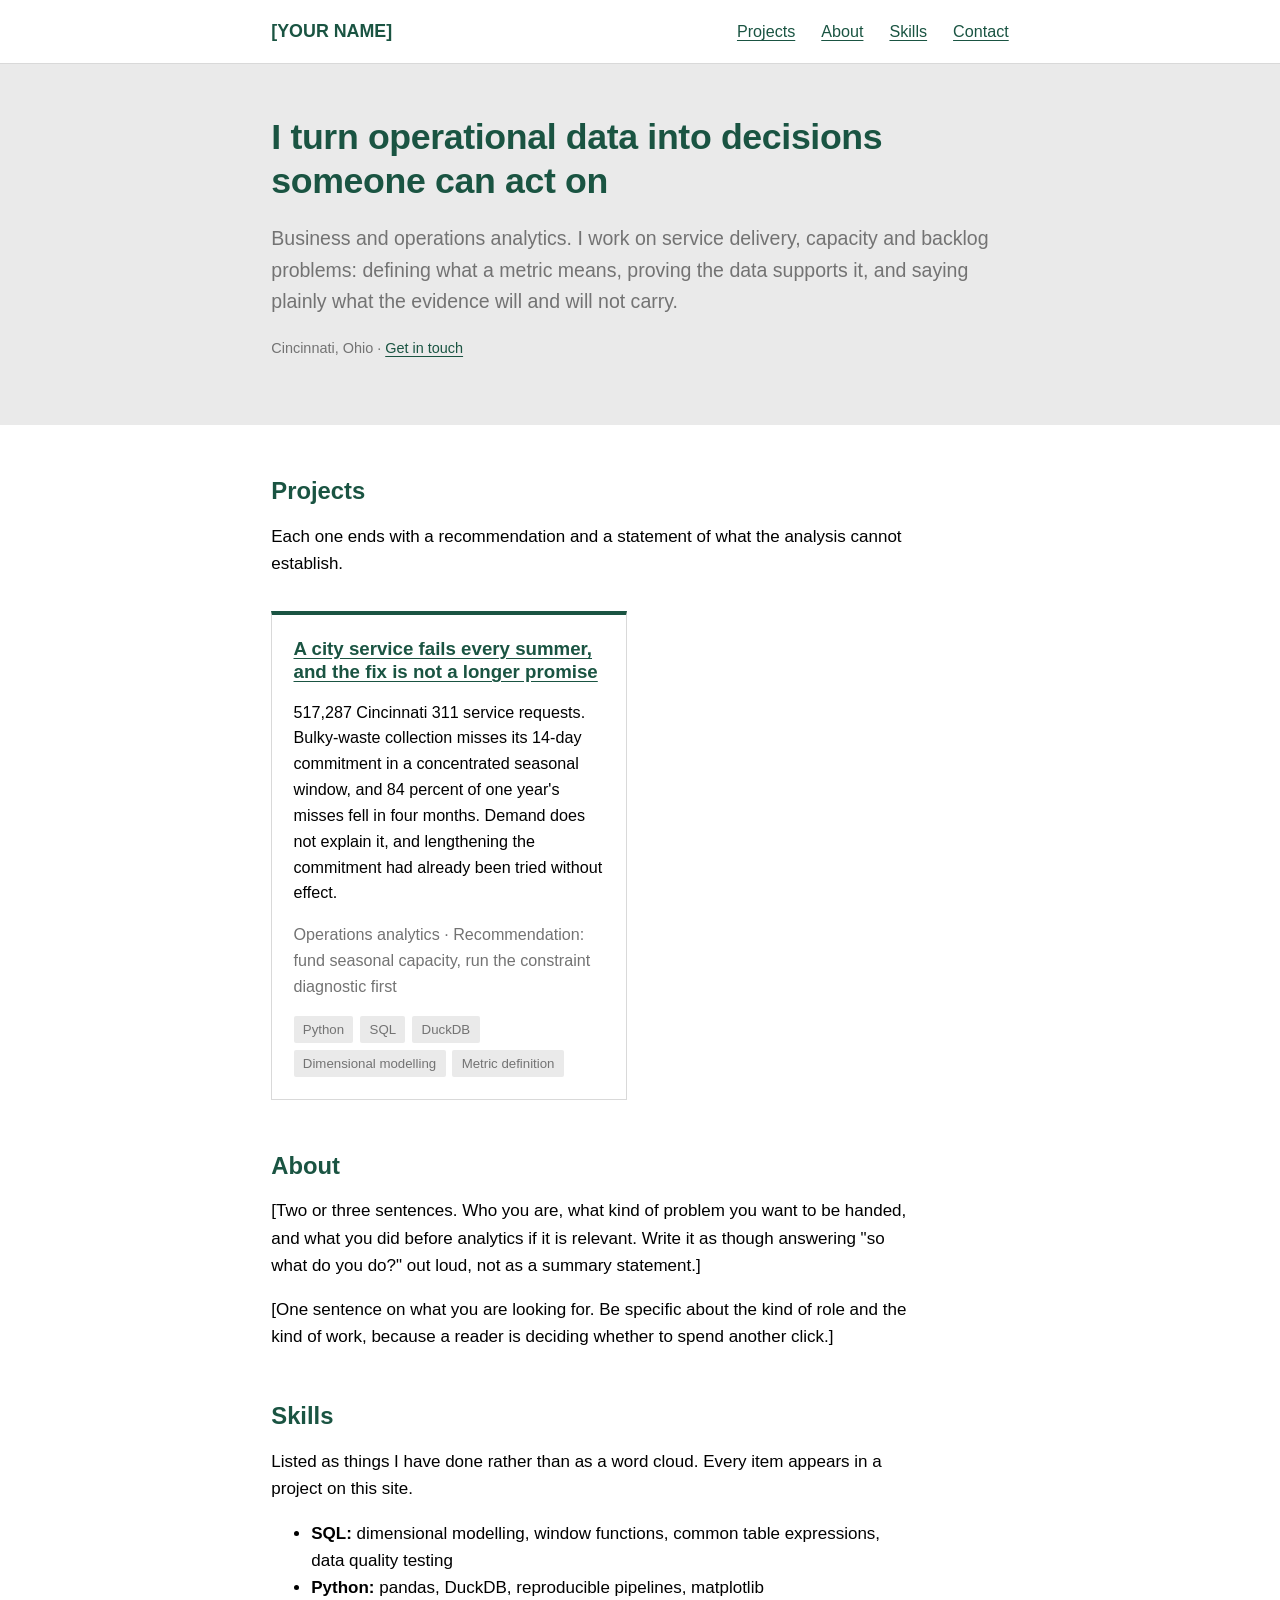
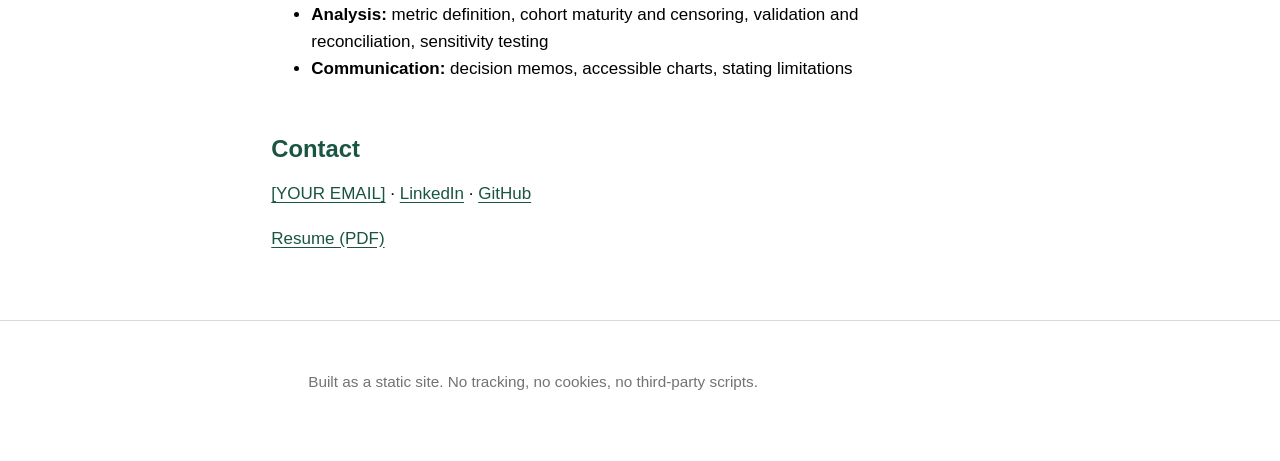
==== index.html @ 1b8d76fb "Add stylesheet, charts, and finished copy" ====
<!doctype html>
<html lang="en">
<head>
<meta charset="utf-8">
<meta name="viewport" content="width=device-width, initial-scale=1">
<title>[YOUR NAME] | Business and operations analytics</title>
<meta name="description" content="Analytics portfolio: operations and program analysis, dimensional modelling, and decision-ready reporting in Python and SQL.">
<link rel="stylesheet" href="assets/styles.css">
</head>
<body>
<a class="skip" href="#main">Skip to content</a>

<header class="site">
  <div class="wrap">
    <a class="name" href="index.html">[YOUR NAME]</a>
    <nav aria-label="Main">
      <a href="#projects">Projects</a>
      <a href="#about">About</a>
      <a href="#skills">Skills</a>
      <a href="#contact">Contact</a>
    </nav>
  </div>
</header>

<div class="hero">
  <div class="wrap">
    <h1>I turn operational data into decisions someone can act on</h1>
    <p class="lede prose">Business and operations analytics. I work on service
       delivery, capacity and backlog problems: defining what a metric means,
       proving the data supports it, and saying plainly what the evidence will and
       will not carry.</p>
    <p class="meta">Cincinnati, Ohio &middot;
       <a href="#contact">Get in touch</a></p>
  </div>
</div>

<main id="main" class="wrap">

<section id="projects">
  <h2>Projects</h2>
  <p class="prose">Each one ends with a recommendation and a statement of what the
     analysis cannot establish.</p>

  <div class="cards">

    <article class="card">
      <h3><a href="cincinnati-311.html">A city service fails every summer, and
        the fix is not a longer promise</a></h3>
      <p>517,287 Cincinnati 311 service requests. Bulky-waste collection misses its
         14-day commitment in a concentrated seasonal window, and 84 percent of one
         year's misses fell in four months. Demand does not explain it, and
         lengthening the commitment had already been tried without effect.</p>
      <p class="meta">Operations analytics &middot; Recommendation: fund seasonal
         capacity, run the constraint diagnostic first</p>
      <ul class="tags">
        <li>Python</li><li>SQL</li><li>DuckDB</li>
        <li>Dimensional modelling</li><li>Metric definition</li>
      </ul>
    </article>

    <!-- Duplicate this block for each new project. Keep the headline a FINDING,
         not a topic: "A city service fails every summer" earns a click;
         "Cincinnati 311 analysis" does not. -->

  </div>
</section>

<section id="about" class="prose">
  <h2>About</h2>
  <p>[Two or three sentences. Who you are, what kind of problem you want to be
     handed, and what you did before analytics if it is relevant. Write it as
     though answering "so what do you do?" out loud, not as a summary statement.]</p>
  <p>[One sentence on what you are looking for. Be specific about the kind of role
     and the kind of work, because a reader is deciding whether to spend another
     click.]</p>
</section>

<section id="skills" class="prose">
  <h2>Skills</h2>
  <p>Listed as things I have done rather than as a word cloud. Every item appears
     in a project on this site.</p>
  <ul>
    <li><strong>SQL:</strong> dimensional modelling, window functions, common table
        expressions, data quality testing</li>
    <li><strong>Python:</strong> pandas, DuckDB, reproducible pipelines,
        matplotlib</li>
    <li><strong>Analysis:</strong> metric definition, cohort maturity and censoring,
        validation and reconciliation, sensitivity testing</li>
    <li><strong>Communication:</strong> decision memos, accessible charts, stating
        limitations</li>
  </ul>
</section>

<section id="contact" class="prose">
  <h2>Contact</h2>
  <p>
    <a href="mailto:[YOUR EMAIL]">[YOUR EMAIL]</a> &middot;
    <a href="https://www.linkedin.com/in/[YOUR-LINKEDIN]">LinkedIn</a> &middot;
    <a href="https://github.com/tasheanabythewood">GitHub</a>
  </p>
  <p><a href="assets/[YOUR-NAME]-resume.pdf">Resume (PDF)</a></p>
</section>

</main>

<footer class="site">
  <div class="wrap">
    <p>Built as a static site. No tracking, no cookies, no third-party scripts.</p>
  </div>
</footer>

</body>
</html>
---- assets/styles.css ----
/* ---------------------------------------------------------------------------
   Portfolio stylesheet

   One file, no framework, no build step, no CDN. A portfolio site that depends
   on a external stylesheet is a portfolio site that can break while you are
   asleep, and a recruiter who sees an unstyled page does not try again.

   The palette and its rules come from reports/palette.md. Contrast ratios
   below were measured, not guessed.
   --------------------------------------------------------------------------- */

:root {
  --forest:     #1a5442;  /* 8.78:1 on white. Links, headings, primary data */
  --alert:      #8c2f1f;  /* 8.26:1 on white. Emphasis only, never beside forest */
  --sage:       #bed4c8;  /* 1.56:1. Fills and blocks only, never text */
  --off-white:  #eaeaea;  /* Section backgrounds */
  --light-grey: #d9d9d9;  /* Rules and borders */
  --mid-grey:   #737373;  /* 4.74:1 on white. Secondary text */
  --ink:        #000000;  /* Body text */
  --paper:      #ffffff;

  --measure: 68ch;        /* Line length. Beyond ~75 characters the eye loses
                             its place returning to the next line. */
  --gap: 1.5rem;
}

/* System font stack: no webfont request, no layout shift, no third party. */
html {
  font-family: -apple-system, BlinkMacSystemFont, "Segoe UI", Roboto,
               "Helvetica Neue", Arial, sans-serif;
  font-size: 17px;
  line-height: 1.6;
  color: var(--ink);
  background: var(--paper);
  scroll-behavior: smooth;
}

@media (prefers-reduced-motion: reduce) {
  html { scroll-behavior: auto; }
}

body { margin: 0; }

.wrap { max-width: 78ch; margin: 0 auto; padding: 0 1.25rem; }
.prose { max-width: var(--measure); }

/* --- Skip link: the first thing a keyboard user needs ---------------------- */
.skip {
  position: absolute; left: -9999px;
  background: var(--forest); color: var(--paper);
  padding: .6rem 1rem; z-index: 100;
}
.skip:focus { left: 1rem; top: 1rem; }

/* --- Type ----------------------------------------------------------------- */
h1, h2, h3 { line-height: 1.25; color: var(--forest); font-weight: 700; }
h1 { font-size: 2.1rem; margin: 0 0 .5rem; letter-spacing: -0.01em; }
h2 { font-size: 1.4rem; margin: 3rem 0 .75rem; }
h3 { font-size: 1.1rem; margin: 2rem 0 .5rem; color: var(--ink); }
p, li { max-width: var(--measure); }

a { color: var(--forest); text-underline-offset: 3px; }
a:hover { text-decoration-thickness: 2px; }
a:focus-visible { outline: 3px solid var(--alert); outline-offset: 2px; }

.lede { font-size: 1.15rem; color: var(--mid-grey); }
.meta { font-size: .85rem; color: var(--mid-grey); }

/* --- Header and nav -------------------------------------------------------- */
header.site {
  border-bottom: 1px solid var(--light-grey);
  padding: 1rem 0;
}
header.site .wrap { display: flex; flex-wrap: wrap; gap: 1rem;
                    align-items: baseline; justify-content: space-between; }
header.site .name { font-weight: 700; color: var(--forest); text-decoration: none;
                    font-size: 1.05rem; }
nav a { margin-left: 1.25rem; font-size: .95rem; }

/* --- Hero ------------------------------------------------------------------ */
.hero { background: var(--off-white); padding: 3rem 0; margin-bottom: 2rem; }

/* --- The takeaway box: the one thing a skimmer must read ------------------- */
.takeaway {
  background: var(--sage);
  border-left: 6px solid var(--forest);
  padding: 1.25rem 1.5rem;
  margin: 2rem 0;
}
.takeaway h2 { margin-top: 0; font-size: 1.05rem; text-transform: uppercase;
                letter-spacing: .06em; }
.takeaway p:last-child { margin-bottom: 0; }

/* Emphasis block. The alert colour sits on white here, at 8.26:1, and never
   touches the forest green. See reports/palette.md. */
.caution {
  border-left: 6px solid var(--alert);
  background: var(--paper);
  padding: .75rem 1.25rem;
  margin: 1.5rem 0;
}
.caution strong { color: var(--alert); }

/* --- Figures --------------------------------------------------------------- */
figure { margin: 2.5rem 0; max-width: 100%; }
figure img {
  width: 100%; height: auto; display: block;
  border: 1px solid var(--light-grey);
}
figcaption { font-size: .9rem; color: var(--mid-grey); margin-top: .6rem;
             max-width: var(--measure); }

/* --- Tables ---------------------------------------------------------------- */
.table-scroll { overflow-x: auto; margin: 1.5rem 0; }
table { border-collapse: collapse; width: 100%; font-size: .95rem; }
caption { text-align: left; font-size: .9rem; color: var(--mid-grey);
          padding-bottom: .5rem; }
th, td { text-align: left; padding: .5rem .75rem;
         border-bottom: 1px solid var(--light-grey); }
thead th { border-bottom: 2px solid var(--forest); white-space: nowrap; }
td.num, th.num { text-align: right; font-variant-numeric: tabular-nums; }
tbody tr:nth-child(even) { background: #f7f7f7; }

/* --- Project cards --------------------------------------------------------- */
.cards { display: grid; gap: var(--gap); grid-template-columns: 1fr; margin: 2rem 0; }
@media (min-width: 42rem) { .cards { grid-template-columns: 1fr 1fr; } }
.card {
  border: 1px solid var(--light-grey);
  border-top: 4px solid var(--forest);
  padding: 1.25rem;
}
.card h3 { margin-top: 0; }
.card p { font-size: .95rem; }
.tags { list-style: none; padding: 0; margin: .75rem 0 0;
        display: flex; flex-wrap: wrap; gap: .4rem; }
.tags li { background: var(--off-white); color: var(--mid-grey);
           font-size: .78rem; padding: .18rem .55rem; border-radius: 2px; }

/* --- Contents list --------------------------------------------------------- */
.toc { background: var(--off-white); padding: 1rem 1.5rem; margin: 2rem 0; }
.toc ol { margin: .5rem 0 0; padding-left: 1.2rem; }
.toc li { margin: .2rem 0; }

/* --- Footer ---------------------------------------------------------------- */
footer.site { border-top: 1px solid var(--light-grey); margin-top: 4rem;
              padding: 2rem 0 3rem; color: var(--mid-grey); font-size: .9rem; }

/* --- Print: a case study gets printed more often than you expect ----------- */
@media print {
  header.site nav, .toc { display: none; }
  a { color: var(--ink); text-decoration: none; }
  a[href^="http"]::after { content: " (" attr(href) ")"; font-size: .8em;
                           color: var(--mid-grey); }
  .hero, .takeaway { background: none; border-left: 3px solid var(--ink); }
  figure { break-inside: avoid; }
}
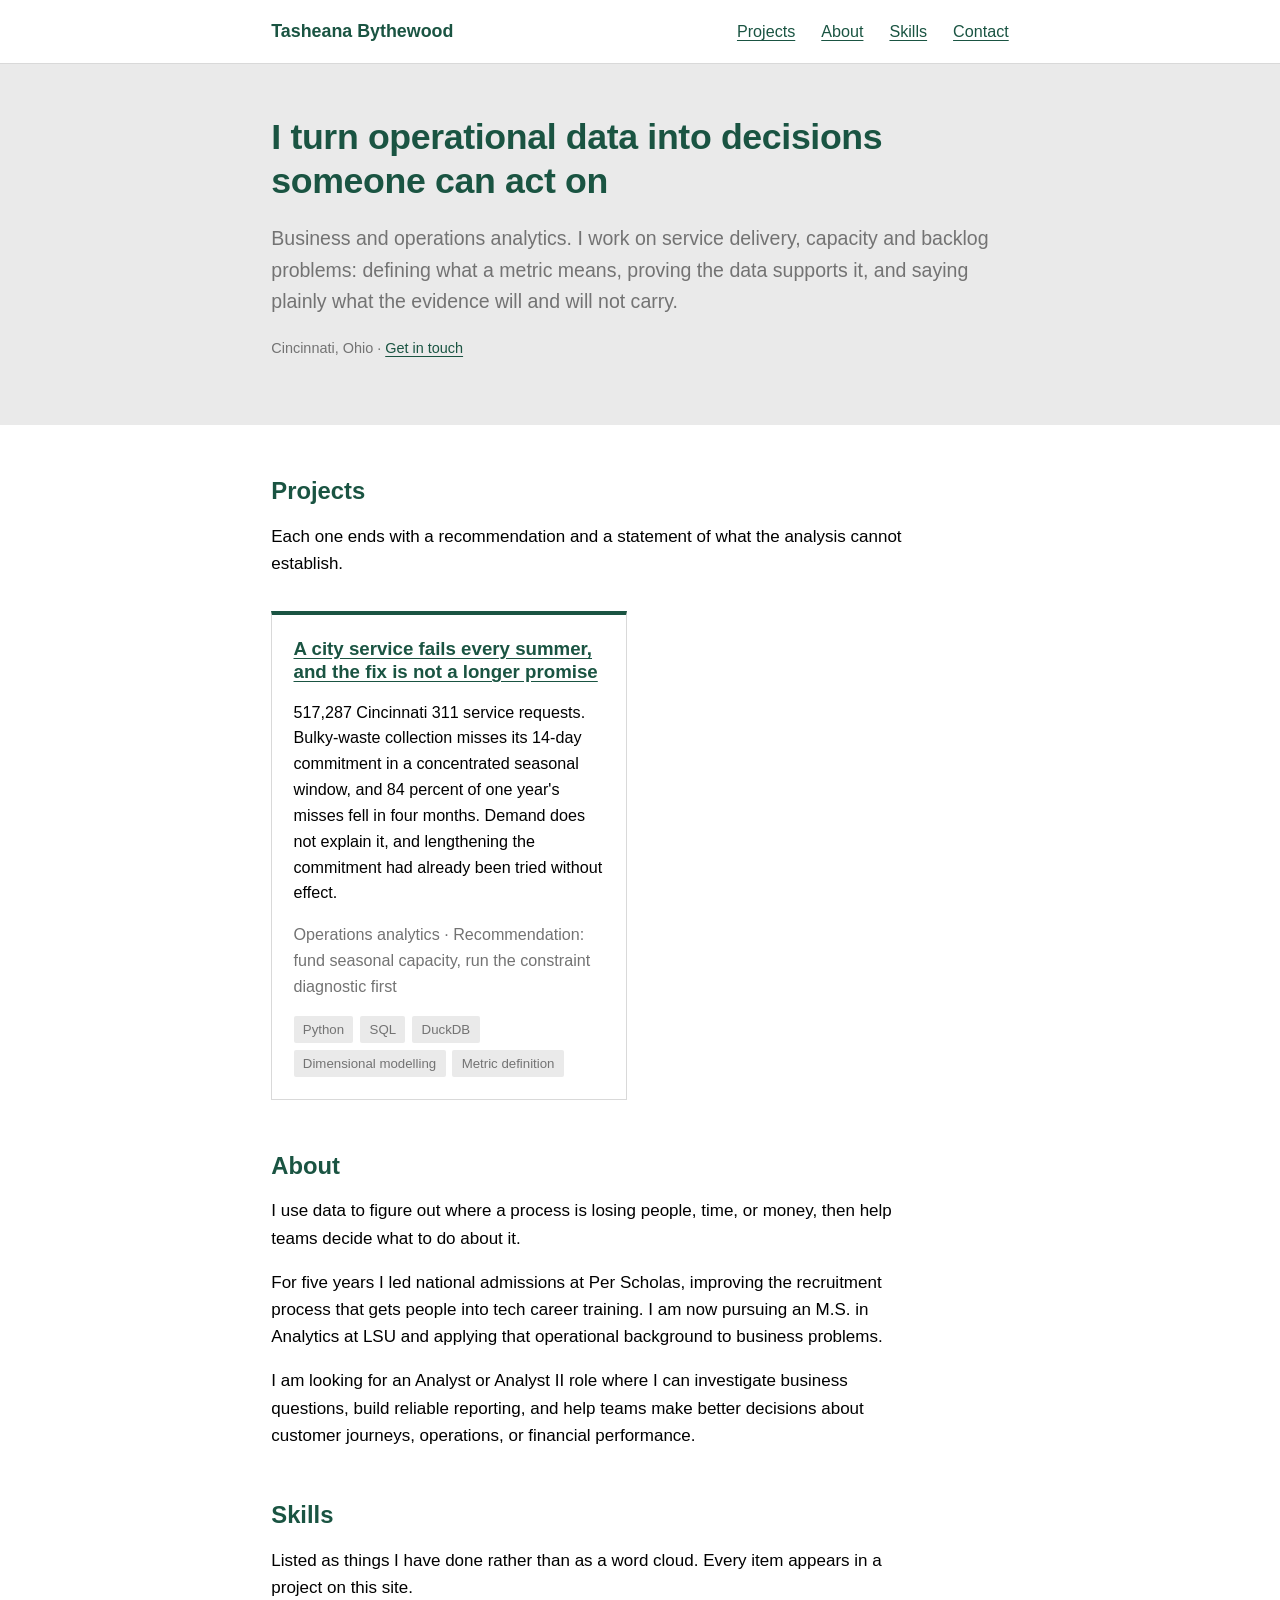
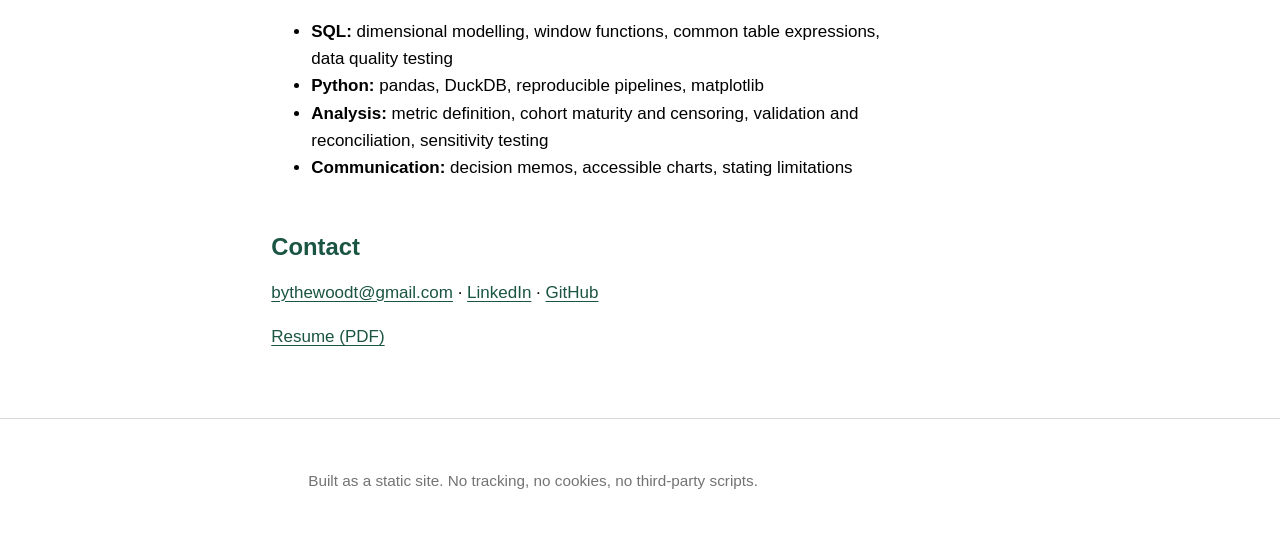
==== commit 61fbf3d4: "Replace pages with finished copy and current figures" ====
--- a/index.html
+++ b/index.html
@@ -3,7 +3,7 @@
 <head>
 <meta charset="utf-8">
 <meta name="viewport" content="width=device-width, initial-scale=1">
-<title>[YOUR NAME] | Business and operations analytics</title>
+<title>Tasheana Bythewood | Business and operations analytics</title>
 <meta name="description" content="Analytics portfolio: operations and program analysis, dimensional modelling, and decision-ready reporting in Python and SQL.">
 <link rel="stylesheet" href="assets/styles.css">
 </head>
@@ -12,7 +12,7 @@
 
 <header class="site">
   <div class="wrap">
-    <a class="name" href="index.html">[YOUR NAME]</a>
+    <a class="name" href="index.html">Tasheana Bythewood</a>
     <nav aria-label="Main">
       <a href="#projects">Projects</a>
       <a href="#about">About</a>
@@ -67,12 +67,15 @@
 
 <section id="about" class="prose">
   <h2>About</h2>
-  <p>[Two or three sentences. Who you are, what kind of problem you want to be
-     handed, and what you did before analytics if it is relevant. Write it as
-     though answering "so what do you do?" out loud, not as a summary statement.]</p>
-  <p>[One sentence on what you are looking for. Be specific about the kind of role
-     and the kind of work, because a reader is deciding whether to spend another
-     click.]</p>
+  <p>I use data to figure out where a process is losing people, time, or money,
+     then help teams decide what to do about it.</p>
+  <p>For five years I led national admissions at Per Scholas, improving the
+     recruitment process that gets people into tech career training. I am now
+     pursuing an M.S. in Analytics at LSU and applying that operational
+     background to business problems.</p>
+  <p>I am looking for an Analyst or Analyst II role where I can investigate
+     business questions, build reliable reporting, and help teams make better
+     decisions about customer journeys, operations, or financial performance.</p>
 </section>
 
 <section id="skills" class="prose">
@@ -94,11 +97,11 @@
 <section id="contact" class="prose">
   <h2>Contact</h2>
   <p>
-    <a href="mailto:[YOUR EMAIL]">[YOUR EMAIL]</a> &middot;
-    <a href="https://www.linkedin.com/in/[YOUR-LINKEDIN]">LinkedIn</a> &middot;
+    <a href="mailto:bythewoodt@gmail.com">bythewoodt@gmail.com</a> &middot;
+    <a href="https://www.linkedin.com/in/tasheanabythewood">LinkedIn</a> &middot;
     <a href="https://github.com/tasheanabythewood">GitHub</a>
   </p>
-  <p><a href="assets/[YOUR-NAME]-resume.pdf">Resume (PDF)</a></p>
+  <p><a href="assets/tasheana-bythewood-resume.pdf">Resume (PDF)</a></p>
 </section>
 
 </main>
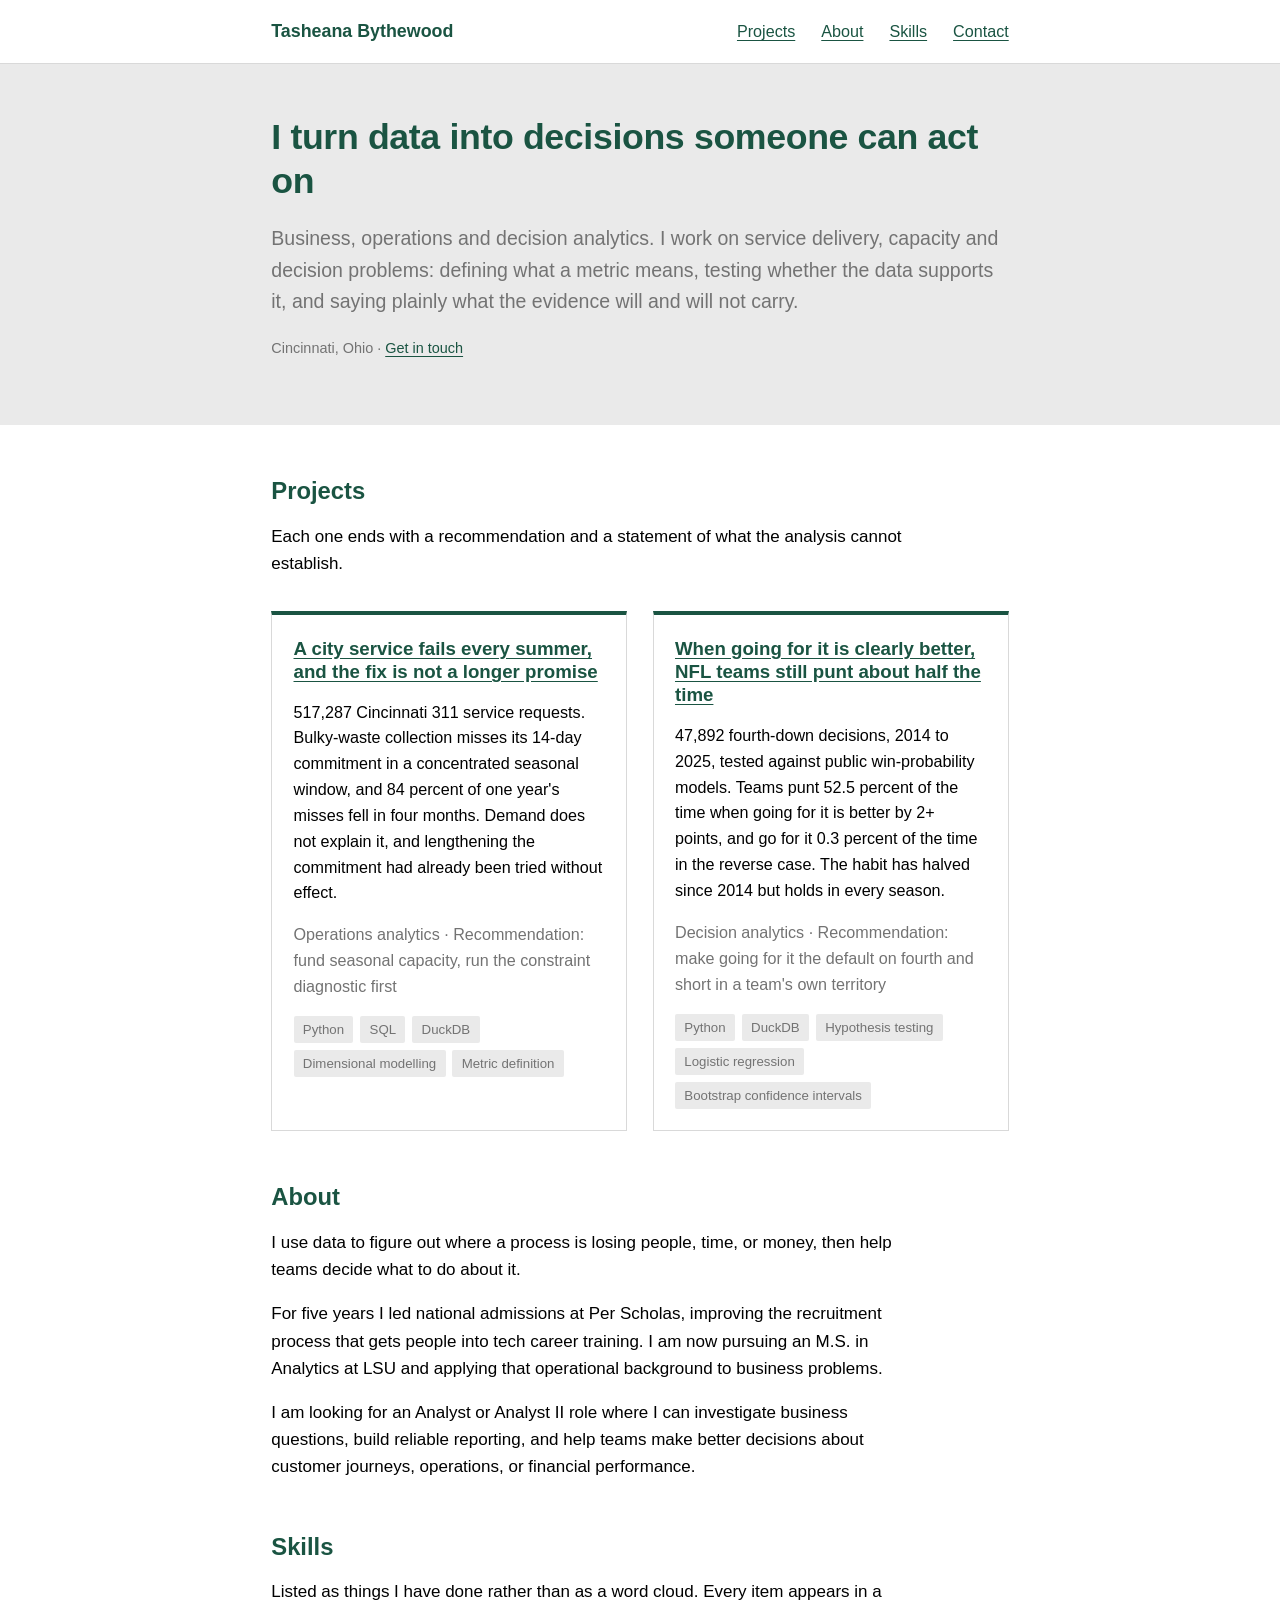
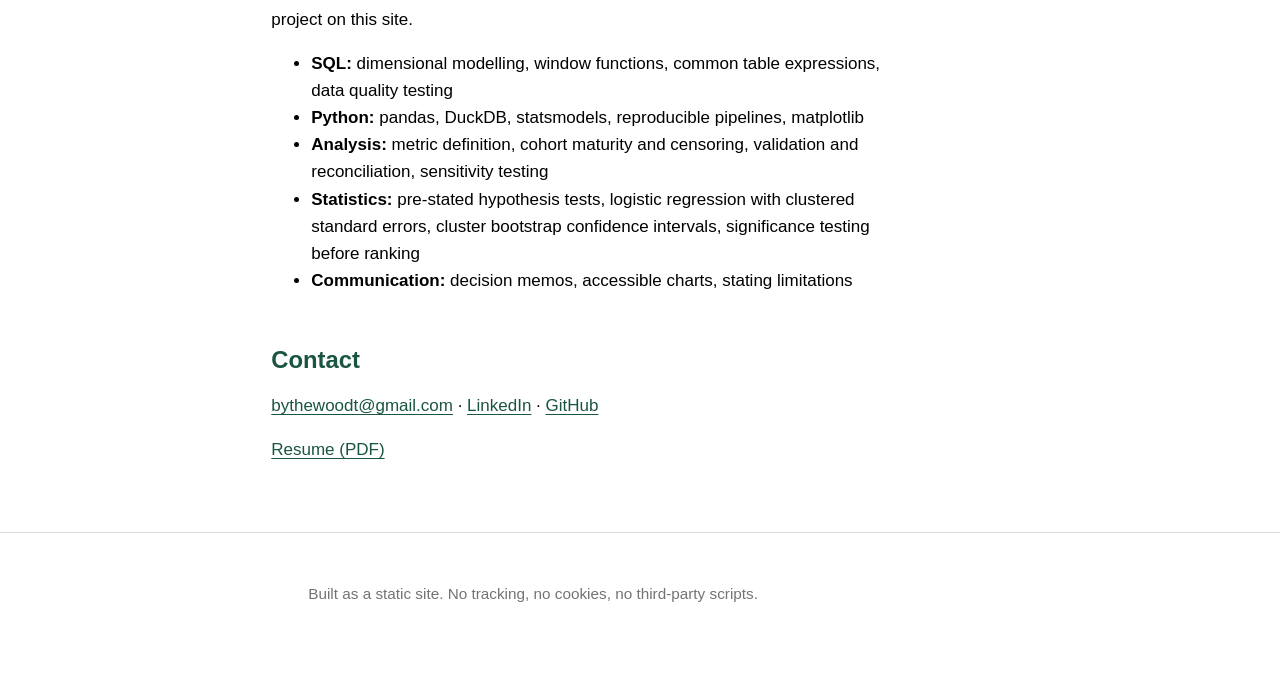
==== commit e3c99f62: "Add NFL fourth-down case study and broaden hero copy - New case study page: hypothesis test on 47,89" ====
--- a/index.html
+++ b/index.html
@@ -24,11 +24,11 @@
 
 <div class="hero">
   <div class="wrap">
-    <h1>I turn operational data into decisions someone can act on</h1>
-    <p class="lede prose">Business and operations analytics. I work on service
-       delivery, capacity and backlog problems: defining what a metric means,
-       proving the data supports it, and saying plainly what the evidence will and
-       will not carry.</p>
+    <h1>I turn data into decisions someone can act on</h1>
+    <p class="lede prose">Business, operations and decision analytics. I work on
+       service delivery, capacity and decision problems: defining what a metric
+       means, testing whether the data supports it, and saying plainly what the
+       evidence will and will not carry.</p>
     <p class="meta">Cincinnati, Ohio &middot;
        <a href="#contact">Get in touch</a></p>
   </div>
@@ -55,6 +55,22 @@
       <ul class="tags">
         <li>Python</li><li>SQL</li><li>DuckDB</li>
         <li>Dimensional modelling</li><li>Metric definition</li>
+      </ul>
+    </article>
+
+    <article class="card">
+      <h3><a href="nfl-fourth-down.html">When going for it is clearly better,
+        NFL teams still punt about half the time</a></h3>
+      <p>47,892 fourth-down decisions, 2014 to 2025, tested against public
+         win-probability models. Teams punt 52.5 percent of the time when going
+         for it is better by 2+ points, and go for it 0.3 percent of the time in
+         the reverse case. The habit has halved since 2014 but holds in every
+         season.</p>
+      <p class="meta">Decision analytics &middot; Recommendation: make going for
+         it the default on fourth and short in a team's own territory</p>
+      <ul class="tags">
+        <li>Python</li><li>DuckDB</li><li>Hypothesis testing</li>
+        <li>Logistic regression</li><li>Bootstrap confidence intervals</li>
       </ul>
     </article>
 
@@ -85,10 +101,13 @@
   <ul>
     <li><strong>SQL:</strong> dimensional modelling, window functions, common table
         expressions, data quality testing</li>
-    <li><strong>Python:</strong> pandas, DuckDB, reproducible pipelines,
-        matplotlib</li>
+    <li><strong>Python:</strong> pandas, DuckDB, statsmodels, reproducible
+        pipelines, matplotlib</li>
     <li><strong>Analysis:</strong> metric definition, cohort maturity and censoring,
         validation and reconciliation, sensitivity testing</li>
+    <li><strong>Statistics:</strong> pre-stated hypothesis tests, logistic
+        regression with clustered standard errors, cluster bootstrap confidence
+        intervals, significance testing before ranking</li>
     <li><strong>Communication:</strong> decision memos, accessible charts, stating
         limitations</li>
   </ul>
